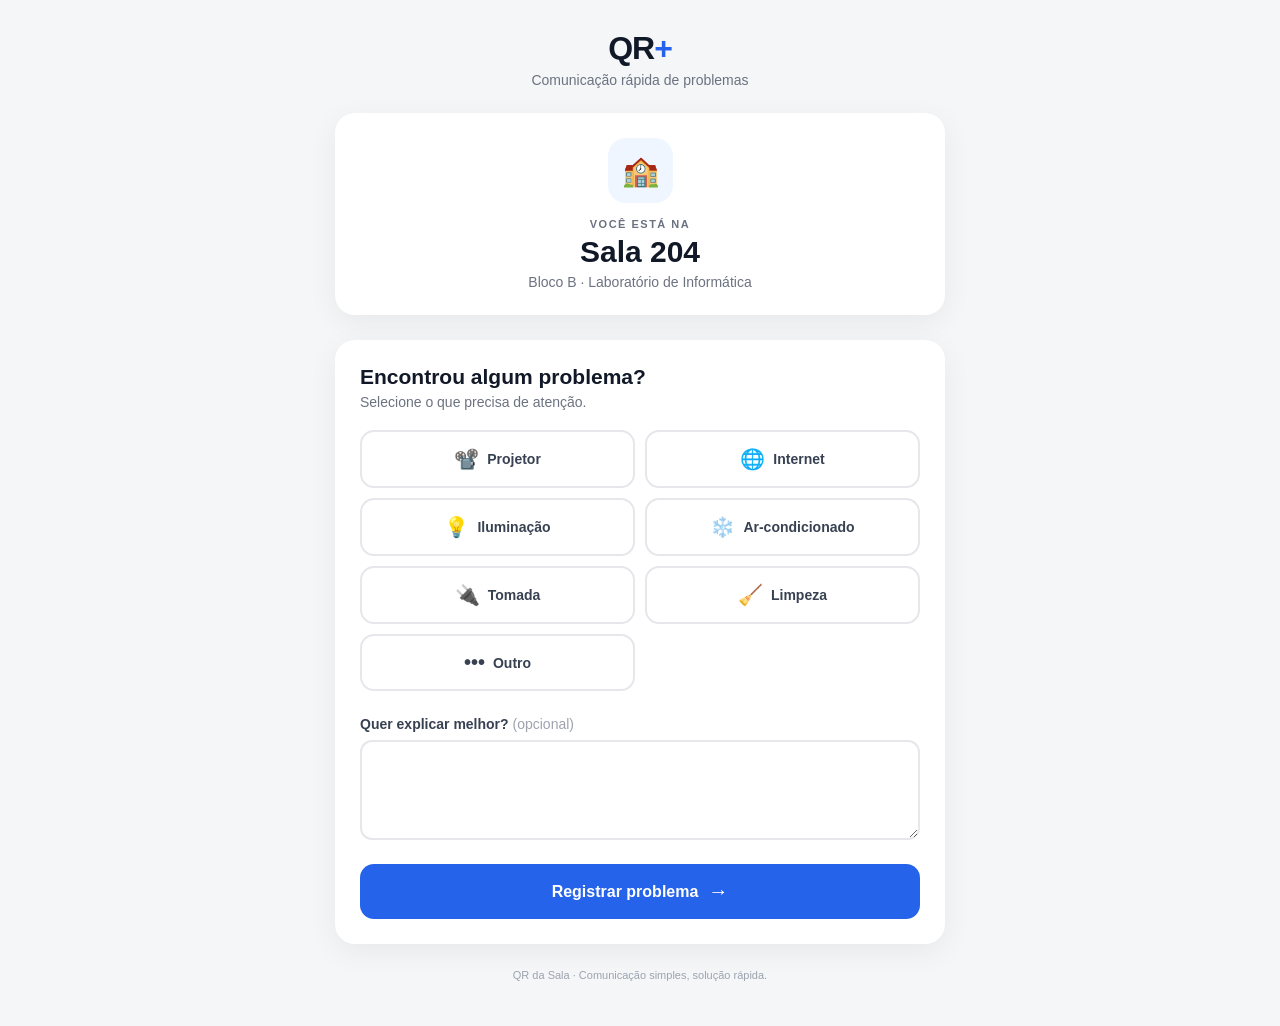
==== frontend/index.html @ 30f97af1 "feat: cria interface de registro de problemas" ====
<!DOCTYPE html>
<html lang="pt-BR">

<head>
    <!-- Define a codificação dos caracteres -->
    <meta charset="UTF-8">

    <!-- Faz a página se adaptar ao celular -->
    <meta name="viewport" content="width=device-width, initial-scale=1.0">

    <title>QR da Sala</title>

    <!-- Importa nosso arquivo CSS -->
    <link rel="stylesheet" href="css/style.css">
</head>

<body>

    <!--
        Container principal da aplicação.
        Tudo ficará centralizado dentro dele.
    -->
    <main class="container">

        <!-- Cabeçalho -->
        <header class="header">

            <div class="logo">
                QR<span>+</span>
            </div>

            <p class="subtitle">
                Comunicação rápida de problemas
            </p>

        </header>


        <!--
            Card principal.
            Aqui futuramente vamos preencher
            os dados reais da sala através da API.
        -->
        <section class="room-card">

            <div class="room-icon">
                🏫
            </div>

            <p class="room-label">
                VOCÊ ESTÁ NA
            </p>

            <h1>
                Sala 204
            </h1>

            <p class="room-location">
                Bloco B · Laboratório de Informática
            </p>

        </section>


        <!-- Área do formulário -->
        <section class="problem-section">

            <h2>
                Encontrou algum problema?
            </h2>

            <p class="instruction">
                Selecione o que precisa de atenção.
            </p>


            <!--
                Lista de categorias.
                Por enquanto os botões são apenas visuais.
                Depois vamos conectar ao JavaScript.
            -->
            <div class="problem-grid">

                <button class="problem-option">
                    <span class="problem-icon">📽️</span>
                    <span>Projetor</span>
                </button>

                <button class="problem-option">
                    <span class="problem-icon">🌐</span>
                    <span>Internet</span>
                </button>

                <button class="problem-option">
                    <span class="problem-icon">💡</span>
                    <span>Iluminação</span>
                </button>

                <button class="problem-option">
                    <span class="problem-icon">❄️</span>
                    <span>Ar-condicionado</span>
                </button>

                <button class="problem-option">
                    <span class="problem-icon">🔌</span>
                    <span>Tomada</span>
                </button>

                <button class="problem-option">
                    <span class="problem-icon">🧹</span>
                    <span>Limpeza</span>
                </button>

                <button class="problem-option other-option">
                    <span class="problem-icon">•••</span>
                    <span>Outro</span>
                </button>

            </div>


            <!-- Descrição -->
            <div class="description-container">

                <label for="description">
                    Quer explicar melhor? <span>(opcional)</span>
                </label>

                <textarea
                    id="description"
                    placeholder="Ex.: O projetor não está ligando..."
                    rows="4">
                </textarea>

            </div>


            <!-- Botão de envio -->
            <button class="submit-button">
                Registrar problema
                <span>→</span>
            </button>

        </section>


        <!-- Rodapé -->
        <footer>

            <p>
                QR da Sala · Comunicação simples, solução rápida.
            </p>

        </footer>

    </main>

</body>

</html>
---- frontend/css/style.css ----
/*
====================================================
QR DA SALA
Estilos da página de registro de problemas
====================================================
*/


/*
----------------------------------------------------
CONFIGURAÇÕES GERAIS
----------------------------------------------------
*/

* {
    /*
        Faz com que padding e border
        não aumentem o tamanho dos elementos.
    */
    box-sizing: border-box;

    margin: 0;
    padding: 0;
}


body {

    /*
        Fonte padrão do sistema.
        Assim não precisamos instalar nenhuma fonte.
    */
    font-family:
        -apple-system,
        BlinkMacSystemFont,
        "Segoe UI",
        sans-serif;

    background: #f4f6f8;

    color: #1f2937;

    min-height: 100vh;
}


/*
----------------------------------------------------
CONTAINER PRINCIPAL
----------------------------------------------------
*/

.container {

    /*
        Impede que o conteúdo fique muito largo
        em telas grandes.
    */
    width: 100%;
    max-width: 650px;

    margin: 0 auto;

    padding: 30px 20px 20px;
}


/*
----------------------------------------------------
CABEÇALHO
----------------------------------------------------
*/

.header {

    text-align: center;

    margin-bottom: 25px;
}


.logo {

    font-size: 32px;

    font-weight: 800;

    letter-spacing: -1px;

    color: #111827;
}


.logo span {

    color: #2563eb;
}


.subtitle {

    margin-top: 5px;

    color: #6b7280;

    font-size: 14px;
}


/*
----------------------------------------------------
CARD DA SALA
----------------------------------------------------
*/

.room-card {

    background: white;

    border-radius: 20px;

    padding: 25px;

    text-align: center;

    /*
        Sombra suave para dar profundidade.
    */
    box-shadow:
        0 8px 30px rgba(0, 0, 0, 0.06);

    margin-bottom: 25px;
}


.room-icon {

    width: 65px;
    height: 65px;

    margin: 0 auto 15px;

    display: flex;

    align-items: center;
    justify-content: center;

    background: #eff6ff;

    border-radius: 18px;

    font-size: 30px;
}


.room-label {

    font-size: 11px;

    font-weight: 700;

    letter-spacing: 1.5px;

    color: #6b7280;

    margin-bottom: 5px;
}


.room-card h1 {

    font-size: 30px;

    color: #111827;

    margin-bottom: 5px;
}


.room-location {

    color: #6b7280;

    font-size: 14px;
}


/*
----------------------------------------------------
SEÇÃO DE PROBLEMAS
----------------------------------------------------
*/

.problem-section {

    background: white;

    border-radius: 20px;

    padding: 25px;

    box-shadow:
        0 8px 30px rgba(0, 0, 0, 0.06);
}


.problem-section h2 {

    font-size: 21px;

    color: #111827;

    margin-bottom: 5px;
}


.instruction {

    color: #6b7280;

    font-size: 14px;

    margin-bottom: 20px;
}


/*
----------------------------------------------------
GRID DOS PROBLEMAS
----------------------------------------------------
*/

.problem-grid {

    display: grid;

    /*
        Duas colunas no celular.
    */
    grid-template-columns: repeat(2, 1fr);

    gap: 10px;

    margin-bottom: 25px;
}


.problem-option {

    border: 2px solid #e5e7eb;

    background: white;

    border-radius: 14px;

    padding: 15px 10px;

    cursor: pointer;

    /*
        Transição suave quando o usuário interagir.
    */
    transition:
        border-color 0.2s,
        background 0.2s,
        transform 0.2s;

    color: #374151;

    font-size: 14px;

    font-weight: 600;

    display: flex;

    align-items: center;

    justify-content: center;

    gap: 8px;
}


/*
    Efeito ao passar o mouse.
*/

.problem-option:hover {

    border-color: #2563eb;

    background: #eff6ff;

    transform: translateY(-2px);
}


/*
    Ícone de cada problema.
*/

.problem-icon {

    font-size: 20px;
}


/*
----------------------------------------------------
CAMPO DE DESCRIÇÃO
----------------------------------------------------
*/

.description-container {

    margin-bottom: 20px;
}


.description-container label {

    display: block;

    font-size: 14px;

    font-weight: 600;

    color: #374151;

    margin-bottom: 8px;
}


.description-container label span {

    font-weight: 400;

    color: #9ca3af;
}


textarea {

    width: 100%;

    resize: vertical;

    min-height: 100px;

    border: 2px solid #e5e7eb;

    border-radius: 12px;

    padding: 12px;

    font-family: inherit;

    font-size: 14px;

    outline: none;

    transition: border-color 0.2s;
}


/*
    Quando o usuário clicar no campo.
*/

textarea:focus {

    border-color: #2563eb;
}


/*
----------------------------------------------------
BOTÃO DE ENVIO
----------------------------------------------------
*/

.submit-button {

    width: 100%;

    border: none;

    border-radius: 14px;

    padding: 16px;

    background: #2563eb;

    color: white;

    font-size: 16px;

    font-weight: 700;

    cursor: pointer;

    display: flex;

    align-items: center;

    justify-content: center;

    gap: 10px;

    transition:
        background 0.2s,
        transform 0.2s;
}


.submit-button:hover {

    background: #1d4ed8;

    transform: translateY(-1px);
}


.submit-button span {

    font-size: 20px;
}


/*
----------------------------------------------------
RODAPÉ
----------------------------------------------------
*/

footer {

    text-align: center;

    padding: 25px 10px;

    color: #9ca3af;

    font-size: 11px;
}


/*
----------------------------------------------------
RESPONSIVIDADE
----------------------------------------------------
*/

/*
    Em telas muito pequenas,
    reduzimos um pouco o espaçamento.
*/

@media (max-width: 400px) {

    .container {

        padding: 20px 12px;
    }


    .room-card,
    .problem-section {

        padding: 20px;
    }


    .problem-grid {

        gap: 8px;
    }


    .problem-option {

        padding: 13px 5px;

        font-size: 13px;
    }

}
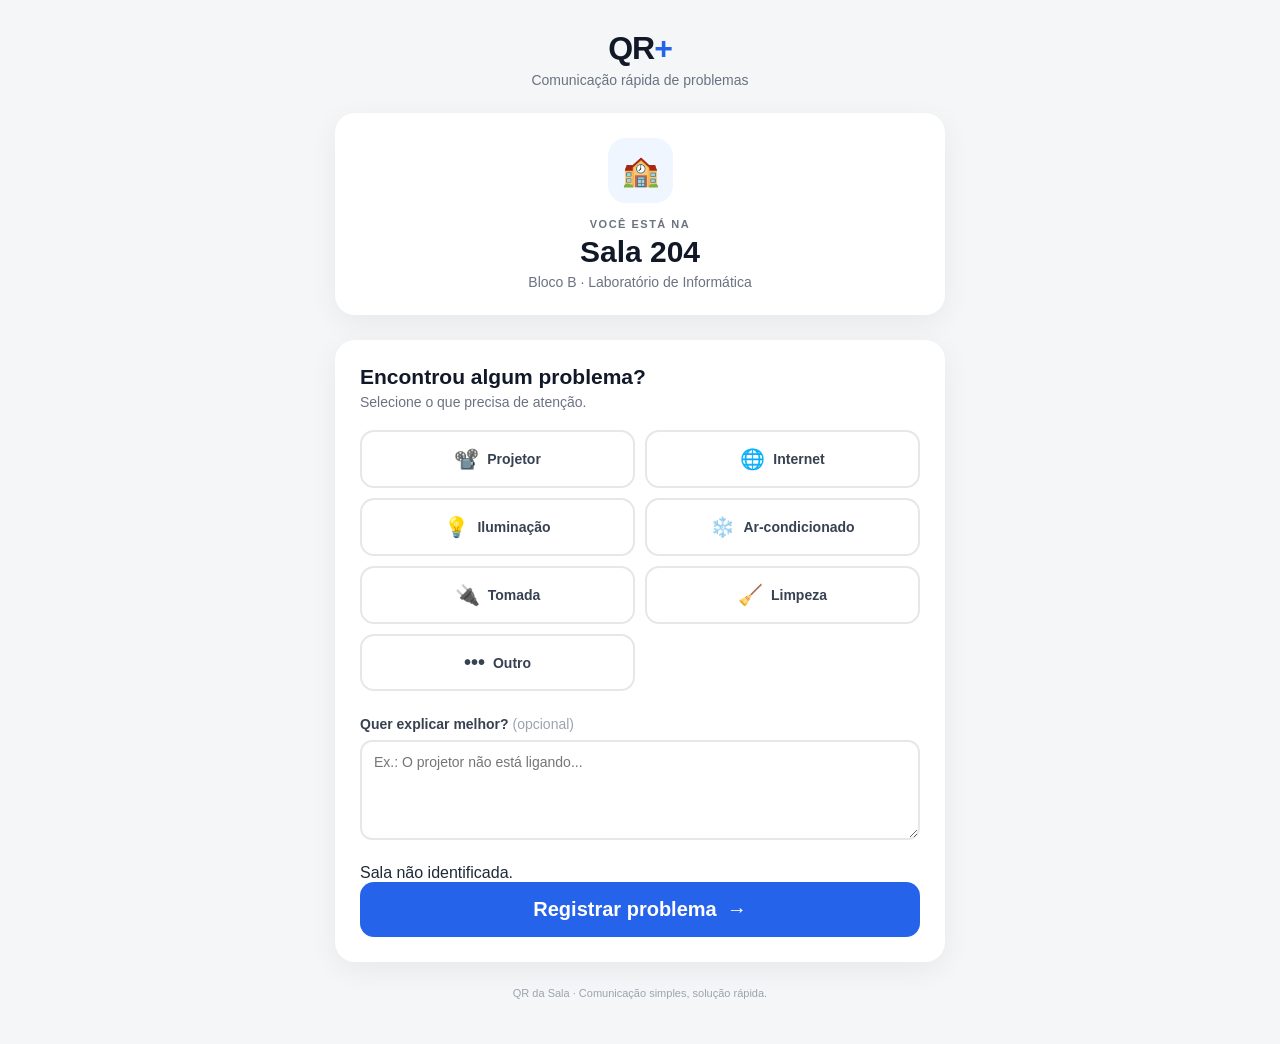
==== commit 15e68fdf: "fix: Ajustando um bug no registro de chamado" ====
--- a/frontend/index.html
+++ b/frontend/index.html
@@ -2,24 +2,26 @@
 <html lang="pt-BR">
 
 <head>
-    <!-- Define a codificação dos caracteres -->
+
     <meta charset="UTF-8">
 
-    <!-- Faz a página se adaptar ao celular -->
-    <meta name="viewport" content="width=device-width, initial-scale=1.0">
+    <meta
+        name="viewport"
+        content="width=device-width, initial-scale=1.0"
+    >
 
     <title>QR da Sala</title>
 
-    <!-- Importa nosso arquivo CSS -->
-    <link rel="stylesheet" href="css/style.css">
+    <link
+        rel="stylesheet"
+        href="css/style.css"
+    >
+
 </head>
 
+
 <body>
 
-    <!--
-        Container principal da aplicação.
-        Tudo ficará centralizado dentro dele.
-    -->
     <main class="container">
 
         <!-- Cabeçalho -->
@@ -36,11 +38,7 @@
         </header>
 
 
-        <!--
-            Card principal.
-            Aqui futuramente vamos preencher
-            os dados reais da sala através da API.
-        -->
+        <!-- Identificação da sala -->
         <section class="room-card">
 
             <div class="room-icon">
@@ -51,18 +49,29 @@
                 VOCÊ ESTÁ NA
             </p>
 
-            <h1>
+            <!--
+                O JavaScript preencherá este campo
+                com o nome retornado pela API.
+            -->
+            <h1 id="room-name">
                 Sala 204
             </h1>
 
-            <p class="room-location">
+            <!--
+                A localização também será carregada
+                dinamicamente pela API.
+            -->
+            <p
+                id="room-location"
+                class="room-location"
+            >
                 Bloco B · Laboratório de Informática
             </p>
 
         </section>
 
 
-        <!-- Área do formulário -->
+        <!-- Formulário de registro -->
         <section class="problem-section">
 
             <h2>
@@ -74,46 +83,111 @@
             </p>
 
 
-            <!--
-                Lista de categorias.
-                Por enquanto os botões são apenas visuais.
-                Depois vamos conectar ao JavaScript.
-            -->
+            <!-- Categorias -->
             <div class="problem-grid">
 
-                <button class="problem-option">
-                    <span class="problem-icon">📽️</span>
-                    <span>Projetor</span>
-                </button>
-
-                <button class="problem-option">
-                    <span class="problem-icon">🌐</span>
-                    <span>Internet</span>
-                </button>
-
-                <button class="problem-option">
-                    <span class="problem-icon">💡</span>
-                    <span>Iluminação</span>
-                </button>
-
-                <button class="problem-option">
-                    <span class="problem-icon">❄️</span>
-                    <span>Ar-condicionado</span>
-                </button>
-
-                <button class="problem-option">
-                    <span class="problem-icon">🔌</span>
-                    <span>Tomada</span>
-                </button>
-
-                <button class="problem-option">
-                    <span class="problem-icon">🧹</span>
-                    <span>Limpeza</span>
-                </button>
-
-                <button class="problem-option other-option">
-                    <span class="problem-icon">•••</span>
-                    <span>Outro</span>
+                <button
+                    type="button"
+                    class="problem-option"
+                    data-categoria="projetor"
+                >
+                    <span class="problem-icon">
+                        📽️
+                    </span>
+
+                    <span>
+                        Projetor
+                    </span>
+                </button>
+
+
+                <button
+                    type="button"
+                    class="problem-option"
+                    data-categoria="internet"
+                >
+                    <span class="problem-icon">
+                        🌐
+                    </span>
+
+                    <span>
+                        Internet
+                    </span>
+                </button>
+
+
+                <button
+                    type="button"
+                    class="problem-option"
+                    data-categoria="iluminacao"
+                >
+                    <span class="problem-icon">
+                        💡
+                    </span>
+
+                    <span>
+                        Iluminação
+                    </span>
+                </button>
+
+
+                <button
+                    type="button"
+                    class="problem-option"
+                    data-categoria="ar_condicionado"
+                >
+                    <span class="problem-icon">
+                        ❄️
+                    </span>
+
+                    <span>
+                        Ar-condicionado
+                    </span>
+                </button>
+
+
+                <button
+                    type="button"
+                    class="problem-option"
+                    data-categoria="tomada"
+                >
+                    <span class="problem-icon">
+                        🔌
+                    </span>
+
+                    <span>
+                        Tomada
+                    </span>
+                </button>
+
+
+                <button
+                    type="button"
+                    class="problem-option"
+                    data-categoria="limpeza"
+                >
+                    <span class="problem-icon">
+                        🧹
+                    </span>
+
+                    <span>
+                        Limpeza
+                    </span>
+                </button>
+
+
+                <button
+                    type="button"
+                    class="problem-option other-option"
+                    data-categoria="outro"
+                >
+                    <span class="problem-icon">
+                        •••
+                    </span>
+
+                    <span>
+                        Outro
+                    </span>
                 </button>
 
             </div>
@@ -123,22 +197,51 @@
             <div class="description-container">
 
                 <label for="description">
-                    Quer explicar melhor? <span>(opcional)</span>
+
+                    Quer explicar melhor?
+
+                    <span>
+                        (opcional)
+                    </span>
+
                 </label>
+
 
                 <textarea
                     id="description"
                     placeholder="Ex.: O projetor não está ligando..."
-                    rows="4">
-                </textarea>
-
-            </div>
+                    rows="4"
+                ></textarea>
+
+            </div>
+
+
+            <!--
+                Área destinada às mensagens de retorno
+                da API.
+            -->
+            <div
+                id="message"
+                class="form-message"
+                role="alert"
+            ></div>
 
 
             <!-- Botão de envio -->
-            <button class="submit-button">
-                Registrar problema
-                <span>→</span>
+            <button
+                type="button"
+                id="submit-button"
+                class="submit-button"
+            >
+
+                <span id="submit-text">
+                    Registrar problema
+                </span>
+
+                <span>
+                    →
+                </span>
+
             </button>
 
         </section>
@@ -148,13 +251,21 @@
         <footer>
 
             <p>
-                QR da Sala · Comunicação simples, solução rápida.
+                QR da Sala · Comunicação simples,
+                solução rápida.
             </p>
 
         </footer>
 
     </main>
 
+
+    <!--
+        Carrega o JavaScript responsável pela
+        interação da página e comunicação com a API.
+    -->
+    <script src="js/sala.js"></script>
+
 </body>
 
 </html>
--- a/frontend/css/style.css
+++ b/frontend/css/style.css
@@ -484,4 +484,624 @@
         font-size: 13px;
     }
 
+}
+/* =========================================================
+   DASHBOARD
+   ========================================================= */
+
+.dashboard-header {
+    width: 100%;
+    padding: 22px 6%;
+    display: flex;
+    align-items: center;
+    justify-content: space-between;
+
+    background: #ffffff;
+    border-bottom: 1px solid #e8edf3;
+}
+
+
+.dashboard-brand {
+    display: flex;
+    align-items: center;
+    gap: 14px;
+}
+
+
+.dashboard-logo {
+    width: 44px;
+    height: 44px;
+
+    display: flex;
+    align-items: center;
+    justify-content: center;
+
+    border-radius: 12px;
+
+    background: #2563eb;
+    color: #ffffff;
+
+    font-size: 15px;
+    font-weight: 800;
+    letter-spacing: 0.5px;
+}
+
+
+.dashboard-brand h1 {
+    margin: 0;
+
+    font-size: 20px;
+    font-weight: 700;
+
+    color: #172033;
+}
+
+
+.dashboard-brand p {
+    margin: 3px 0 0;
+
+    font-size: 13px;
+    color: #718096;
+}
+
+
+.dashboard-label {
+    font-size: 11px;
+    font-weight: 700;
+    letter-spacing: 1.2px;
+
+    color: #64748b;
+}
+
+
+/* Área principal */
+
+.dashboard-container {
+    width: min(1180px, 88%);
+    margin: 0 auto;
+
+    padding: 42px 0 60px;
+}
+
+
+.dashboard-introduction {
+    display: flex;
+    align-items: flex-end;
+    justify-content: space-between;
+
+    gap: 30px;
+
+    margin-bottom: 30px;
+}
+
+
+.dashboard-eyebrow {
+    display: block;
+
+    margin-bottom: 7px;
+
+    font-size: 11px;
+    font-weight: 800;
+
+    letter-spacing: 1.4px;
+
+    color: #2563eb;
+}
+
+
+.dashboard-introduction h2,
+.dashboard-section h2 {
+    margin: 0;
+
+    color: #172033;
+
+    font-size: 27px;
+    font-weight: 750;
+}
+
+
+.dashboard-introduction p,
+.section-header p {
+    margin: 8px 0 0;
+
+    color: #718096;
+
+    font-size: 14px;
+    line-height: 1.6;
+}
+
+
+/* Botão de atualização */
+
+.refresh-button {
+    border: none;
+
+    padding: 11px 18px;
+
+    border-radius: 9px;
+
+    background: #2563eb;
+    color: #ffffff;
+
+    font-size: 13px;
+    font-weight: 700;
+
+    cursor: pointer;
+
+    transition:
+        background 0.2s ease,
+        transform 0.2s ease;
+}
+
+
+.refresh-button:hover {
+    background: #1d4ed8;
+    transform: translateY(-1px);
+}
+
+
+.refresh-button:active {
+    transform: translateY(0);
+}
+
+
+/* Indicadores */
+
+.dashboard-summary {
+    display: grid;
+
+    grid-template-columns:
+        repeat(4, minmax(0, 1fr));
+
+    gap: 18px;
+
+    margin-bottom: 34px;
+}
+
+
+.summary-card {
+    min-height: 125px;
+
+    padding: 22px;
+
+    display: flex;
+    align-items: center;
+    justify-content: space-between;
+
+    background: #ffffff;
+
+    border: 1px solid #e8edf3;
+    border-radius: 14px;
+
+    box-shadow:
+        0 4px 16px rgba(15, 23, 42, 0.04);
+}
+
+
+.summary-card-content {
+    display: flex;
+    flex-direction: column;
+    gap: 9px;
+}
+
+
+.summary-card-content span {
+    font-size: 13px;
+    font-weight: 600;
+
+    color: #718096;
+}
+
+
+.summary-card-content strong {
+    font-size: 31px;
+    line-height: 1;
+
+    color: #172033;
+}
+
+
+.summary-icon {
+    width: 38px;
+    height: 38px;
+
+    display: flex;
+    align-items: center;
+    justify-content: center;
+
+    border-radius: 10px;
+
+    background: #eff6ff;
+    color: #2563eb;
+
+    font-size: 17px;
+    font-weight: 800;
+}
+
+
+/* Área dos chamados */
+
+.dashboard-section {
+    padding: 28px;
+
+    background: #ffffff;
+
+    border: 1px solid #e8edf3;
+    border-radius: 16px;
+
+    box-shadow:
+        0 5px 20px rgba(15, 23, 42, 0.04);
+}
+
+
+.section-header {
+    margin-bottom: 25px;
+}
+
+
+/* Lista */
+
+.tickets-container {
+    display: flex;
+    flex-direction: column;
+
+    gap: 12px;
+}
+
+
+.ticket-card {
+    padding: 20px;
+
+    border: 1px solid #e7ebf0;
+    border-radius: 12px;
+
+    background: #fafbfd;
+
+    transition:
+        border-color 0.2s ease,
+        box-shadow 0.2s ease;
+}
+
+
+.ticket-card:hover {
+    border-color: #cbd5e1;
+
+    box-shadow:
+        0 4px 14px rgba(15, 23, 42, 0.05);
+}
+
+
+.ticket-header {
+    display: flex;
+    align-items: flex-start;
+    justify-content: space-between;
+
+    gap: 20px;
+}
+
+
+.ticket-header h3 {
+    margin: 5px 0 0;
+
+    font-size: 17px;
+    font-weight: 700;
+
+    color: #172033;
+}
+
+
+.ticket-id {
+    font-size: 11px;
+    font-weight: 700;
+
+    letter-spacing: 0.8px;
+
+    color: #94a3b8;
+
+    text-transform: uppercase;
+}
+
+
+.ticket-content {
+    margin-top: 17px;
+
+    display: grid;
+    gap: 7px;
+}
+
+
+.ticket-content p {
+    margin: 0;
+
+    font-size: 13px;
+    line-height: 1.5;
+
+    color: #64748b;
+}
+
+
+.ticket-content strong {
+    color: #334155;
+}
+
+
+.ticket-footer {
+    margin-top: 17px;
+    padding-top: 13px;
+
+    border-top: 1px solid #e5eaf0;
+
+    font-size: 11px;
+    color: #94a3b8;
+}
+
+
+/* Status */
+
+.status {
+    display: inline-flex;
+    align-items: center;
+
+    padding: 6px 10px;
+
+    border-radius: 999px;
+
+    font-size: 11px;
+    font-weight: 700;
+
+    white-space: nowrap;
+}
+
+
+.status-aberto {
+    background: #fff7ed;
+    color: #c2410c;
+}
+
+
+.status-em_atendimento {
+    background: #eff6ff;
+    color: #1d4ed8;
+}
+
+
+.status-resolvido {
+    background: #f0fdf4;
+    color: #15803d;
+}
+
+
+/* Estados da interface */
+
+.dashboard-message {
+    padding: 25px;
+
+    text-align: center;
+
+    border-radius: 10px;
+
+    background: #f8fafc;
+
+    color: #64748b;
+
+    font-size: 14px;
+}
+
+
+.dashboard-message.error {
+    background: #fef2f2;
+
+    color: #b91c1c;
+}
+
+
+.empty-state {
+    padding: 45px 20px;
+
+    text-align: center;
+
+    border: 1px dashed #cbd5e1;
+    border-radius: 12px;
+
+    background: #f8fafc;
+}
+
+
+.empty-state h3 {
+    margin: 0 0 7px;
+
+    font-size: 16px;
+
+    color: #334155;
+}
+
+
+.empty-state p {
+    margin: 0;
+
+    font-size: 13px;
+
+    color: #94a3b8;
+}
+
+
+/* Rodapé */
+
+.dashboard-footer {
+    width: 100%;
+
+    padding: 20px 6%;
+
+    display: flex;
+    justify-content: space-between;
+
+    border-top: 1px solid #e8edf3;
+
+    background: #ffffff;
+
+    color: #94a3b8;
+
+    font-size: 11px;
+}
+
+
+/* Responsividade */
+
+@media (max-width: 900px) {
+
+    .dashboard-summary {
+        grid-template-columns:
+            repeat(2, minmax(0, 1fr));
+    }
+
+}
+
+
+@media (max-width: 650px) {
+
+    .dashboard-header {
+        padding: 18px 6%;
+    }
+
+
+    .dashboard-label {
+        display: none;
+    }
+
+
+    .dashboard-container {
+        width: 90%;
+        padding-top: 30px;
+    }
+
+
+    .dashboard-introduction {
+        align-items: flex-start;
+        flex-direction: column;
+    }
+
+
+    .dashboard-summary {
+        grid-template-columns: 1fr;
+    }
+
+
+    .dashboard-section {
+        padding: 20px 16px;
+    }
+
+
+    .ticket-header {
+        flex-direction: column;
+    }
+
+
+    .dashboard-footer {
+        flex-direction: column;
+        gap: 6px;
+    }
+
+}
+/* =========================================================
+   DASHBOARD — AÇÕES DOS CHAMADOS
+   ========================================================= */
+
+.ticket-actions {
+    display: flex;
+    align-items: center;
+    justify-content: flex-end;
+
+    margin-top: 12px;
+}
+
+
+/*
+ * Ações contextuais do chamado.
+ *
+ * O estado disponível é determinado pela camada de
+ * apresentação conforme o ciclo de vida da ocorrência.
+ */
+.status-button {
+    border: 1px solid #2563eb;
+
+    padding: 8px 14px;
+
+    border-radius: 8px;
+
+    background: #ffffff;
+    color: #2563eb;
+
+    font-size: 12px;
+    font-weight: 700;
+
+    cursor: pointer;
+
+    transition:
+        background 0.2s ease,
+        color 0.2s ease,
+        border-color 0.2s ease,
+        transform 0.2s ease;
+}
+
+
+.status-button:hover {
+    background: #2563eb;
+    color: #ffffff;
+
+    transform: translateY(-1px);
+}
+
+
+.status-button:active {
+    transform: translateY(0);
+}
+
+
+/*
+ * Estado temporário utilizado durante uma operação
+ * assíncrona de atualização.
+ */
+.status-button:disabled {
+    opacity: 0.6;
+
+    cursor: not-allowed;
+
+    transform: none;
+}
+
+
+/*
+ * Representação de chamados cujo ciclo operacional
+ * foi concluído.
+ */
+.resolved-label {
+    display: inline-flex;
+    align-items: center;
+
+    padding: 8px 12px;
+
+    border-radius: 8px;
+
+    background: #f0fdf4;
+    color: #15803d;
+
+    font-size: 12px;
+    font-weight: 700;
+}
+
+
+/*
+ * Ajuste de layout para telas menores.
+ */
+@media (max-width: 650px) {
+
+    .ticket-actions {
+        justify-content: flex-start;
+    }
+
+
+    .status-button {
+        width: 100%;
+    }
+
 }
